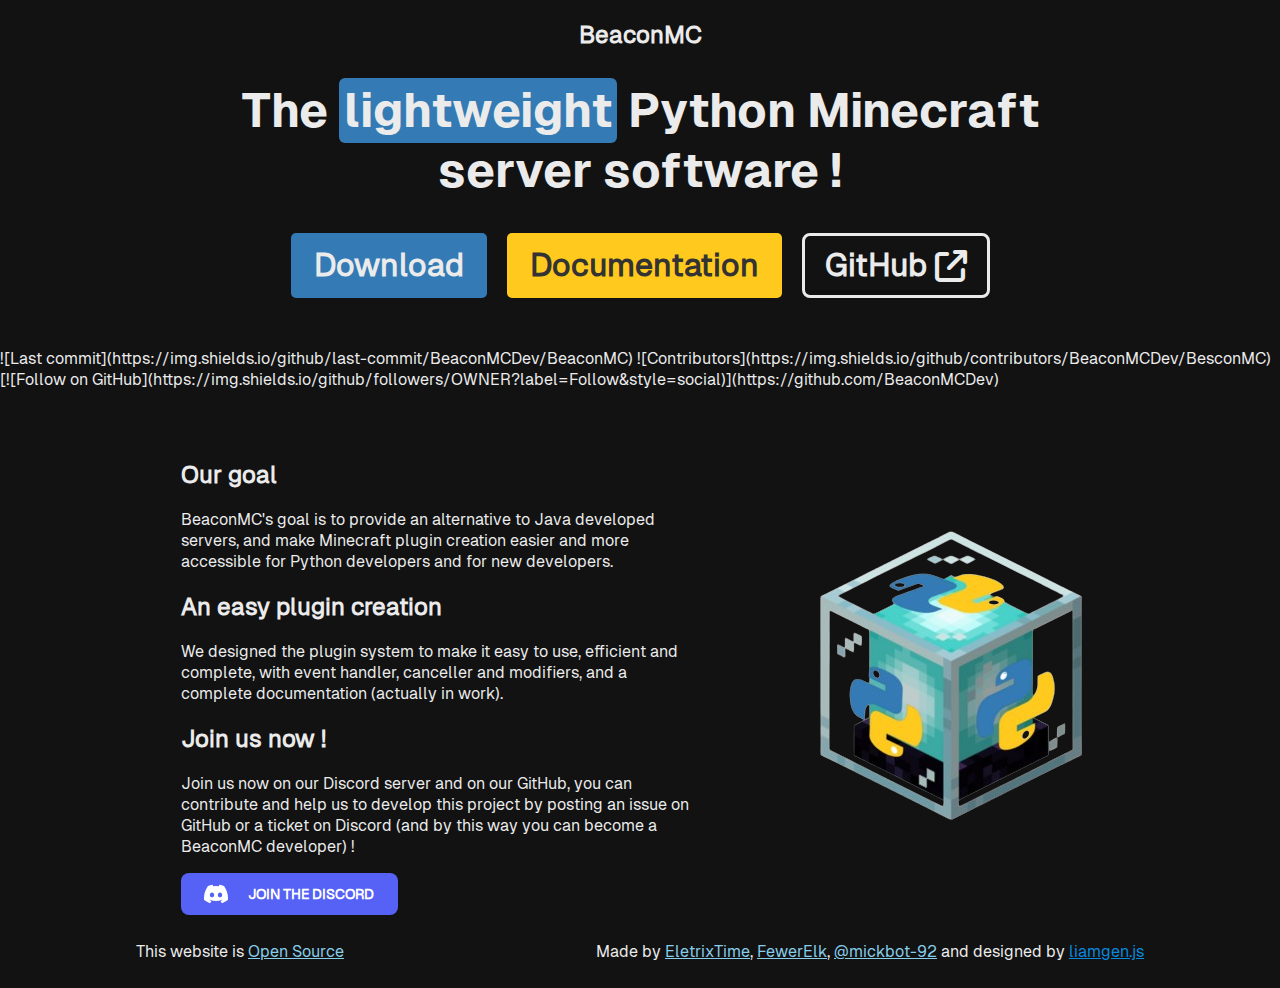
==== index.html @ 4e0ff706 "Update index.html" ====
<!DOCTYPE html>
<html lang="en">
<head>
    <meta charset="UTF-8">
    <meta name="viewport" content="width=device-width, initial-scale=1.0">
    <title>BeaconMC</title>

    <link rel="shortcut icon" href="assets/logo.png" type="image/x-icon">

    <link rel="stylesheet" href="assets/css/style.css">
    <link rel="stylesheet" href="https://cdnjs.cloudflare.com/ajax/libs/font-awesome/6.6.0/css/all.min.css" crossorigin="anonymous" referrerpolicy="no-referrer" />

    <!-- LGJS SEO -->
    <meta name="title" content="BeaconMC">
    <meta name="description" content="The lightweight Python Minecraft server software !">
    <meta name="robots" content="index, follow">
    <meta http-equiv="Content-Type" content="text/html; charset=utf-8">
    <meta name="language" content="English">
    <meta name="generator" content="liamgen.js">
    <meta name="keywords" content="BeaconMC, Minecraft, Minecraft server, Python, Python Minecraft server, lightweight server, open source, plugins, plugin system, plugin creation, mods, Minecraft mods, GitHub, BeaconMC GitHub, server plugins, modding, developer tools, game development, server management, Discord, Minecraft customization, open-source project, server customization, game server, coding, programming, server mods, automation, lightweight, Python plugins, Python mods, Python game development, Python tools, Minecraft API, server plugins Python, event-driven, mods Python, spigot python, serveur minecraft python, minecraft python, spigot python minecraft, plugins python, spigot plugins">
    <meta name="theme-color" content="##347ab4" />

    <!-- OG LGJS SEO -->

    <meta property="og:title" content="BeaconMC - Python Minecraft server software" />
    <meta property="og:description" content="The lightweight Python Minecraft server software !" />
    <meta property="og:image" content="https://beaconmcdev.github.io/BeaconMC/assets/logo.png" />
    <meta property="og:site_name" content="BeaconMC" />
    <meta property="og:locale" content="en_US" />
    <meta property="og:url" content="https://beaconmcdev.github.io/BeaconMC" />
</head>
<body>
    <header>
        <h2>BeaconMC</h2>

        <h1>
            The <span class="accent">lightweight</span> Python Minecraft server software !
        </h1>
    </header>
    <main>
        <div class="buttons">
            <a class="button-1 button" href="https://github.com/FewerTeam/BeaconMC/archive/refs/heads/main.zip" download>Download</a>
            <a class="button-2 button" href="https://beaconmcdev.github.io/BeaconMC/documentation">Documentation</a>
            <a class="button-3 button" href="https://github.com/FewerTeam/BeaconMC" target="_blank">GitHub&nbsp;<i class="fa-solid fa-external-link"></i></a>
        </div>
        <div>
            ![Last commit](https://img.shields.io/github/last-commit/BeaconMCDev/BeaconMC)
            ![Contributors](https://img.shields.io/github/contributors/BeaconMCDev/BesconMC)

            [![Follow on GitHub](https://img.shields.io/github/followers/OWNER?label=Follow&style=social)](https://github.com/BeaconMCDev)


        </div>

        <div class="about">
            <div>
                <h2>Our goal</h2>
                <p>
                    BeaconMC's goal is to provide an alternative to Java developed servers, and make Minecraft plugin creation easier and more accessible for Python developers and for new developers.
                </p>
                <h2>An easy plugin creation</h2>
                <p>
                    We designed the plugin system to make it easy to use, efficient and complete, with event handler, canceller and modifiers, and a complete documentation (actually in work).
                </p>
                <h2>Join us now !</h2>
                <p>
                    Join us now on our Discord server and on our GitHub, you can contribute and help us to develop this project by posting an issue on GitHub or a ticket on Discord (and by this way you can become a BeaconMC developer) !
                </p>

                <a class="social" href="https://discord.gg/kFTsfbEWVc" target="_blank">
                    <svg
                      style="color: white"
                      xmlns="http://www.w3.org/2000/svg"
                      width="16"
                      height="16"
                      fill="currentColor"
                      class="bi bi-discord"
                      viewBox="0 0 16 16"
                    >
                      <path
                        d="M13.545 2.907a13.227 13.227 0 0 0-3.257-1.011.05.05 0 0 0-.052.025c-.141.25-.297.577-.406.833a12.19 12.19 0 0 0-3.658 0 8.258 8.258 0 0 0-.412-.833.051.051 0 0 0-.052-.025c-1.125.194-2.22.534-3.257 1.011a.041.041 0 0 0-.021.018C.356 6.024-.213 9.047.066 12.032c.001.014.01.028.021.037a13.276 13.276 0 0 0 3.995 2.02.05.05 0 0 0 .056-.019c.308-.42.582-.863.818-1.329a.05.05 0 0 0-.01-.059.051.051 0 0 0-.018-.011 8.875 8.875 0 0 1-1.248-.595.05.05 0 0 1-.02-.066.051.051 0 0 1 .015-.019c.084-.063.168-.129.248-.195a.05.05 0 0 1 .051-.007c2.619 1.196 5.454 1.196 8.041 0a.052.052 0 0 1 .053.007c.08.066.164.132.248.195a.051.051 0 0 1-.004.085 8.254 8.254 0 0 1-1.249.594.05.05 0 0 0-.03.03.052.052 0 0 0 .003.041c.24.465.515.909.817 1.329a.05.05 0 0 0 .056.019 13.235 13.235 0 0 0 4.001-2.02.049.049 0 0 0 .021-.037c.334-3.451-.559-6.449-2.366-9.106a.034.034 0 0 0-.02-.019Zm-8.198 7.307c-.789 0-1.438-.724-1.438-1.612 0-.889.637-1.613 1.438-1.613.807 0 1.45.73 1.438 1.613 0 .888-.637 1.612-1.438 1.612Zm5.316 0c-.788 0-1.438-.724-1.438-1.612 0-.889.637-1.613 1.438-1.613.807 0 1.451.73 1.438 1.613 0 .888-.631 1.612-1.438 1.612Z"
                        fill="white"
                      ></path>
                    </svg>
                    Join the discord
                  </a>
                  
            </div>

            <img src="assets/logo.png" alt="">
        </div>
        
    </main>
    <footer>
        <p>
            This website is <a href="https://github.com/BeaconMCDev/BeaconMC/tree/website" target="_blank">Open Source</a>
        </p>
        <p>
            Made by <a href="https://github.com/eletrixtime" target="_blank">EletrixTime</a>, <a href="https://github.com/FewerElk" target="_blank">FewerElk</a>, <a href="https://github.com/mickbot-92" target="_blank">@mickbot-92</a> and designed by <a href="https://liamgenjs.vercel.app" target="_blank" style="color: #0888de">liamgen.js</a>
        </p>
    </footer>
</body>
</html>
---- assets/css/style.css ----
:root {
    --background-color: #121212;
    --text-color: #ebebeb;
    --accent-color: #a8eb12;

    --py-color-1: #347ab4;
    --py-color-2: #ffca1d;
}

@font-face {
    font-family: "Geist";
    src:
        url("../fonts/Geist-Regular.otf")
}

@font-face {
    font-family: "GeistBold";
    src:
        url("../fonts/Geist-Bold.otf")
}

* {
    box-sizing: border-box
}

html,
body {
    width: 100%;
    height: 100%;
    margin: 0
}

body {
    font-family: Geist;
    background-color: var(--background-color);
    color: var(--text-color);

    display: flex;
    align-items: center;
    flex-direction: column;
}

header {
    text-align: center;
    max-width: 70%;
}

header h1 {
    font-family: GeistBold;
    font-size: 3rem;
}

header ul {
    list-style: none;
    padding: 0;
    display: flex;
    justify-content: center;
    align-items: center;
    gap: 50px;
}

header ul li a {
    color: #aaaaaa;
    transition: all 0.5s;
    font-family: GeistBold;
    text-decoration: none;
}

header ul li a:hover {
    color: var(--text-color)
}

main {
    flex: 1;
    display: flex;
    align-items: center;
    flex-direction: column;
    gap: 50px;
}

main .about {
    width: 80%;
    display: flex;
    align-items: center;
    justify-content: space-around;
}

main .about div {
    max-width: 50%;
}

main,
footer {
    width: 100%;
}

footer {
    display: flex;
    justify-content: center;
    align-items: center;
    padding: 10px;
    justify-content: space-around;
}

a {
    color: skyblue;
}

pre {
    background-color: #333;
    color: white;
    padding: 10px;
    border-radius: 8px;
}

.button {
    font-size: 2rem;
    border: none;
    border-radius: 5px;
    color: var(--text-color);
    cursor: pointer;
    display: flex;
    align-items: center;
    font-weight: bold;
    padding: 10px 20px;
    transition: all 0.3s ease;
    border: 3px solid transparent;
    text-decoration: none;
}

.button-1 {
    background-color: var(--py-color-1);
}

.button-1:hover {
    background-color: rgba(52, 122, 180, 0.7);
}

.button-2 {
    color: #333;
    background-color: var(--py-color-2);
}

.button-2:hover {
    background-color: rgba(255, 202, 29, 0.7);
}

.button-3 {
    border: 3px solid var(--text-color);
    border-radius: 8px;
    background: transparent;
}

.button-3:hover {
    background-color: #262626;
}

.buttons {
    display: flex;
    align-items: center;
    gap: 20px;
    flex-wrap: wrap;
}

.buttons-column {
    display: flex;
    gap: 20px;
    flex-direction: column;
}

.buttons-column .button {
    justify-content: center !important;
}

.accent {
    background: var(--py-color-1);
    padding: 5px;
    border-radius: 6px;
}

.social {
    width: fit-content;
    display: flex;
    padding: 0.5rem 1.4rem;
    font-size: 0.875rem;
    line-height: 1.25rem;
    font-weight: 700;
    text-align: center;
    text-transform: uppercase;
    vertical-align: middle;
    align-items: center;
    border-radius: 0.5rem;
    border: 1px solid rgba(86, 98, 246, 0.25);
    gap: 0.75rem;
    color: #ffffff;
    background-color: #5662f6;
    cursor: pointer;
    transition: all 0.6s ease;
    text-decoration: none;
}

.social svg {
    height: 24px;
    width: 24px;
    fill: #fff;
    margin-right: 0.5rem;
}

.social:hover {
    transform: scale(1.02);
    background-color: rgb(119, 133, 204);
    box-shadow: 0 2px 4px rgba(119, 133, 204, 0.1);
}

.social:focus {
    outline: none;
    box-shadow: 0 0 0 3px rgba(0, 0, 0, 0.3);
}

.social:active {
    transform: scale(0.98);
    opacity: 0.8;
}

@media (max-width: 480px) {
    .social {
        max-width: 100%;
    }
}


.docs {
    max-width: 60%;
}


@media only screen and (max-width: 768px) {
    header {
        max-width: 95%;
    }

    header h1 {
        font-size: 2.5rem;
    }

    .buttons {
        flex-direction: column;
        justify-content: center;
        width: 100%;
    }

    .buttons .button {
        width: 95%;
    }

    .about {
        flex-direction: column-reverse;
        width: 95%;
    }

    main .about div {
        max-width: 100%;
        width: 100%;
    }

    .docs {
        max-width: 80%;
    }

    .social {
        width: 100%;
        justify-content: center;
    }

    footer {
        flex-direction: column;
        text-align: center;
    }
}
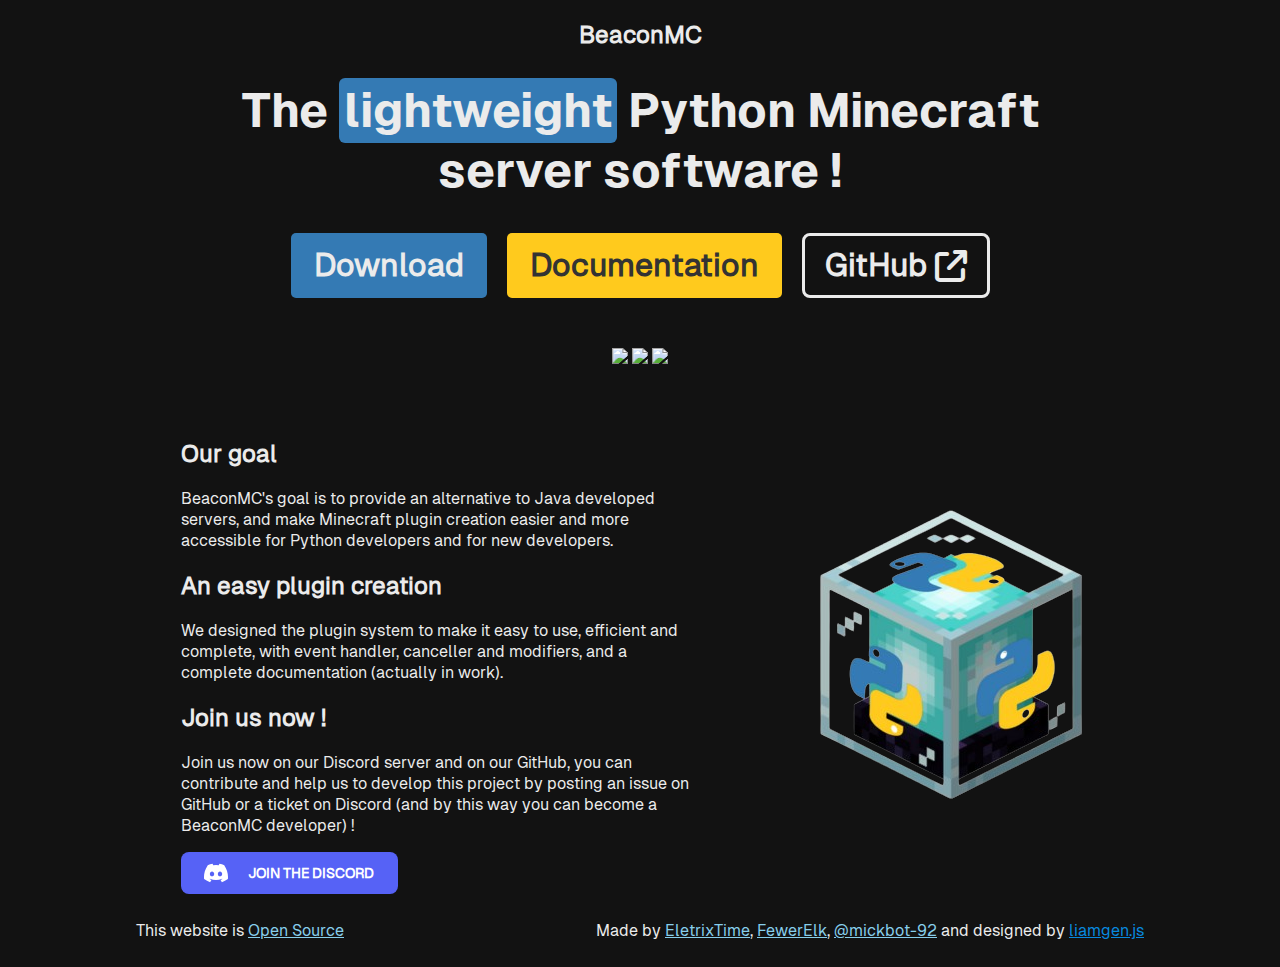
==== commit 9b97e9e8: "Update index.html" ====
--- a/index.html
+++ b/index.html
@@ -44,10 +44,9 @@
             <a class="button-3 button" href="https://github.com/FewerTeam/BeaconMC" target="_blank">GitHub&nbsp;<i class="fa-solid fa-external-link"></i></a>
         </div>
         <div>
-            ![Last commit](https://img.shields.io/github/last-commit/BeaconMCDev/BeaconMC)
-            ![Contributors](https://img.shields.io/github/contributors/BeaconMCDev/BesconMC)
-
-            [![Follow on GitHub](https://img.shields.io/github/followers/OWNER?label=Follow&style=social)](https://github.com/BeaconMCDev)
+            <img src="https://img.shields.io/github/last-commit/BeaconMCDev/BeaconMC">
+            <img src="https://img.shields.io/github/contributors/BeaconMCDev/BeaconMC">
+            <img src="https://img.shields.io/github/followers/OWNER?label=Follow&style=social">
 
 
         </div>
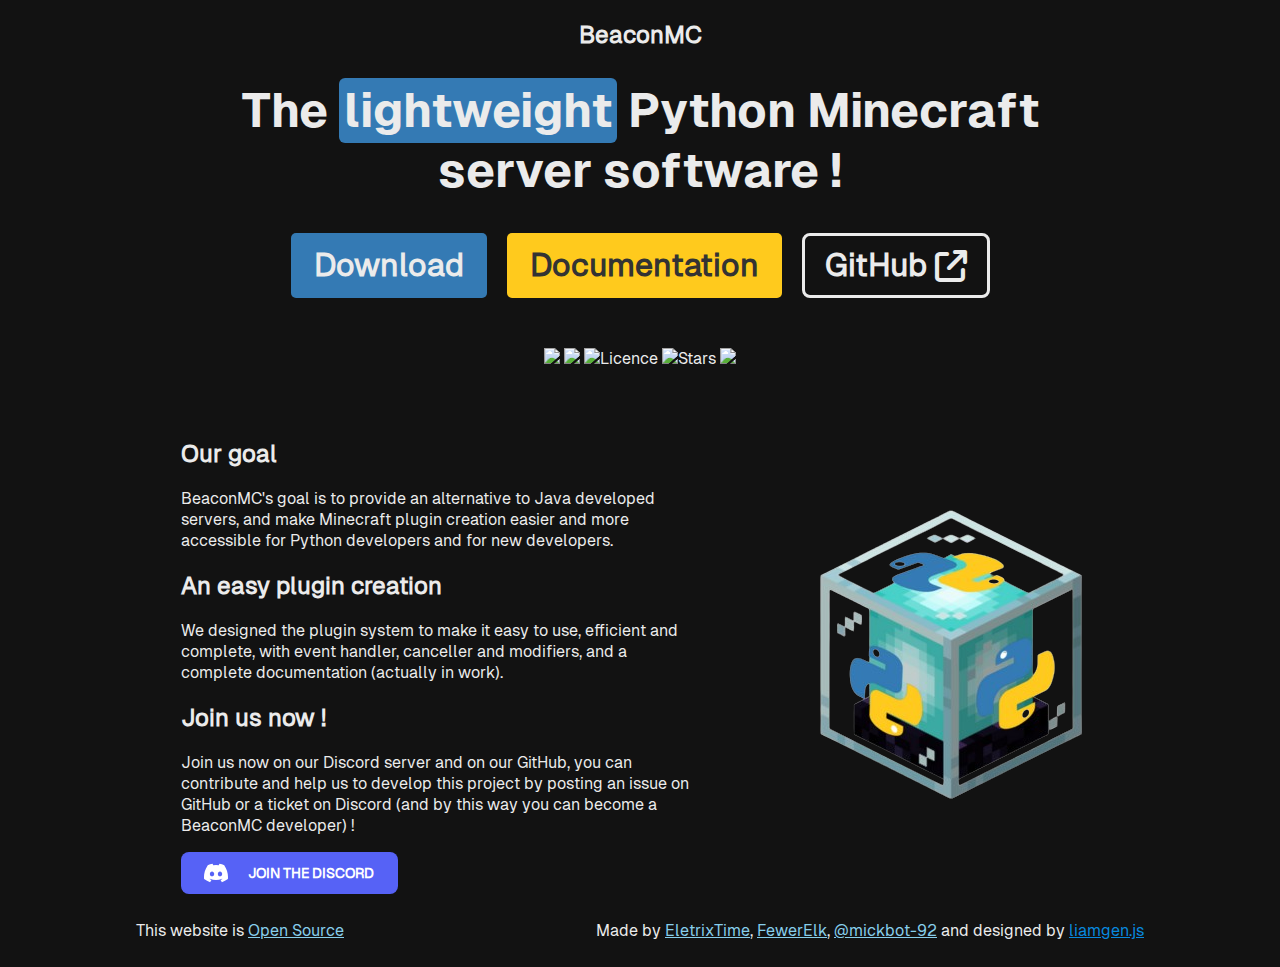
==== commit 6bbdb5e7: "Update index.html" ====
--- a/index.html
+++ b/index.html
@@ -46,6 +46,8 @@
         <div>
             <img src="https://img.shields.io/github/last-commit/BeaconMCDev/BeaconMC">
             <img src="https://img.shields.io/github/contributors/BeaconMCDev/BeaconMC">
+            <img src="https://img.shields.io/github/license/BeaconMCDev/BeaconMC" alt="Licence">
+            <img src="https://img.shields.io/github/stars/BeaconMCDev/BeaconMC?style=social" alt="Stars">
             <img src="https://img.shields.io/github/followers/OWNER?label=Follow&style=social">
 
 
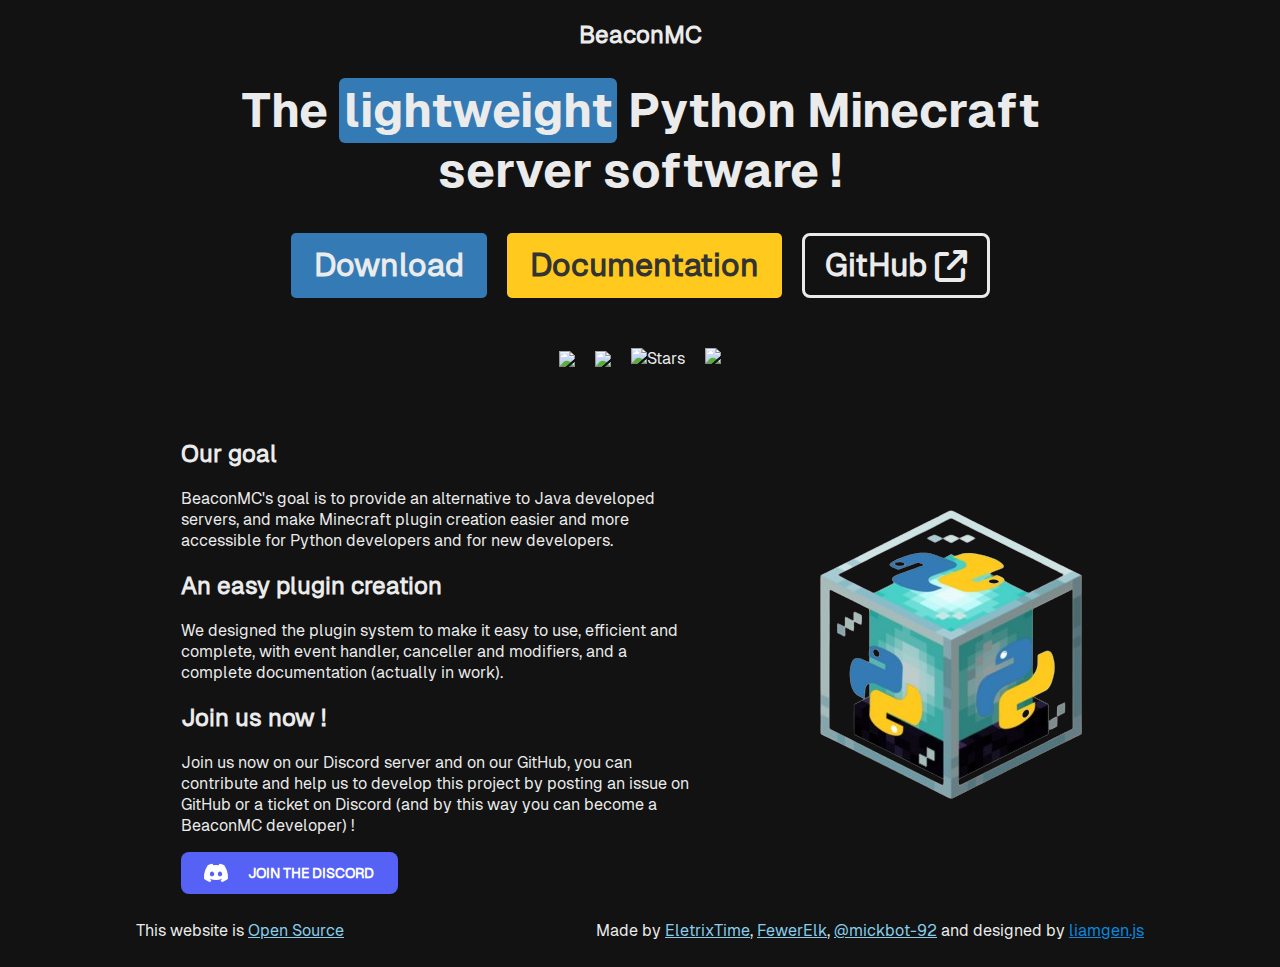
==== commit 28e8fa82: "Update index.html" ====
--- a/index.html
+++ b/index.html
@@ -43,12 +43,11 @@
             <a class="button-2 button" href="https://beaconmcdev.github.io/BeaconMC/documentation">Documentation</a>
             <a class="button-3 button" href="https://github.com/FewerTeam/BeaconMC" target="_blank">GitHub&nbsp;<i class="fa-solid fa-external-link"></i></a>
         </div>
-        <div>
+        <div class="buttons">
             <img src="https://img.shields.io/github/last-commit/BeaconMCDev/BeaconMC">
             <img src="https://img.shields.io/github/contributors/BeaconMCDev/BeaconMC">
-            <img src="https://img.shields.io/github/license/BeaconMCDev/BeaconMC" alt="Licence">
             <img src="https://img.shields.io/github/stars/BeaconMCDev/BeaconMC?style=social" alt="Stars">
-            <img src="https://img.shields.io/github/followers/OWNER?label=Follow&style=social">
+            <a href="https://github.com/BeaconMC"><img src="https://img.shields.io/github/followers/OWNER?label=Follow&style=social"></a>
 
 
         </div>
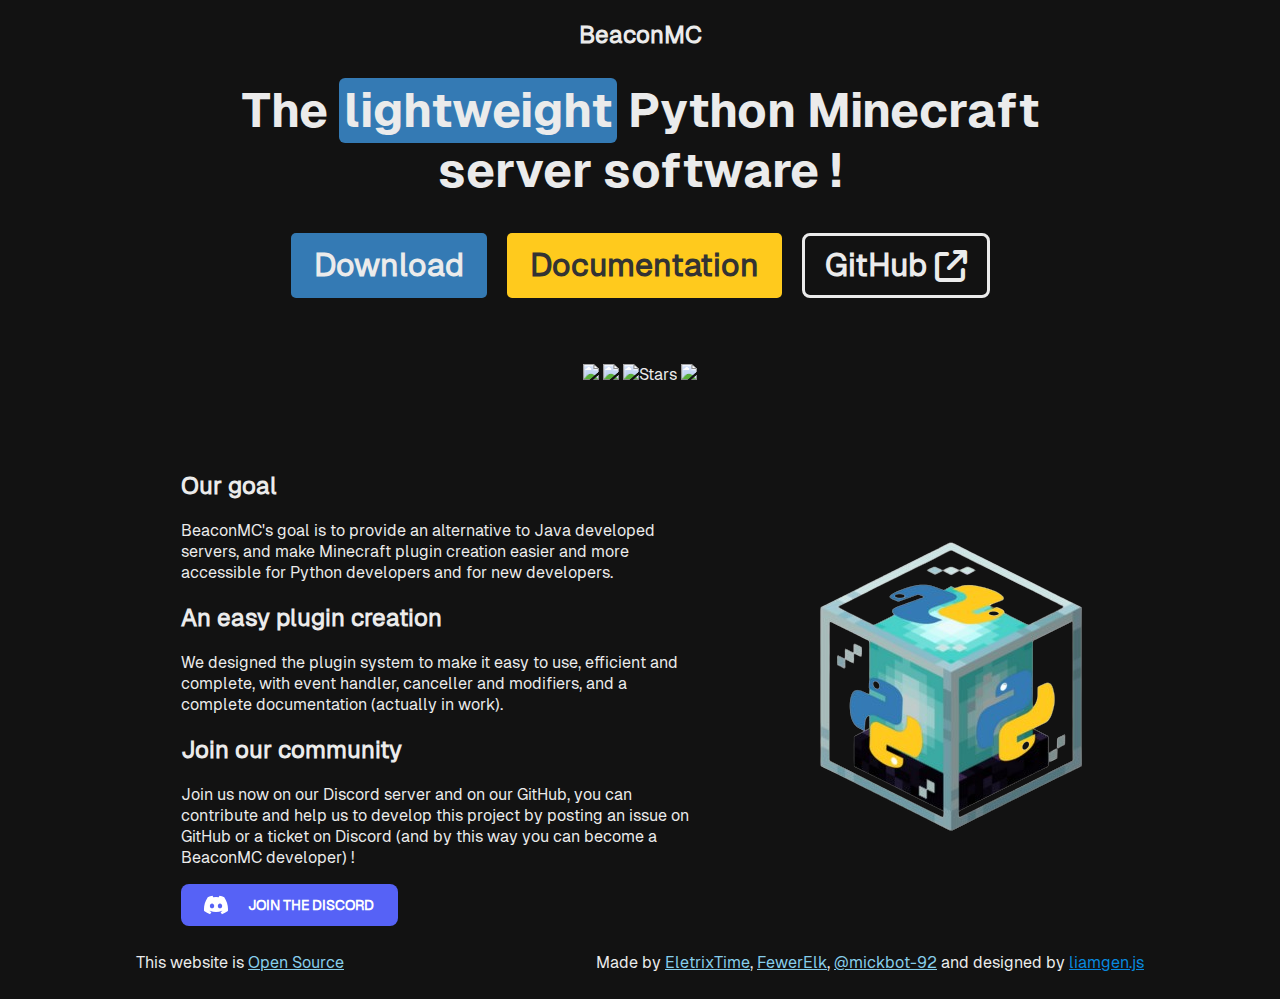
==== commit 92695362: "Update index.html" ====
--- a/index.html
+++ b/index.html
@@ -43,12 +43,13 @@
             <a class="button-2 button" href="https://beaconmcdev.github.io/BeaconMC/documentation">Documentation</a>
             <a class="button-3 button" href="https://github.com/FewerTeam/BeaconMC" target="_blank">GitHub&nbsp;<i class="fa-solid fa-external-link"></i></a>
         </div>
-        <div class="buttons">
+        <div class="about">
+            <p>
             <img src="https://img.shields.io/github/last-commit/BeaconMCDev/BeaconMC">
             <img src="https://img.shields.io/github/contributors/BeaconMCDev/BeaconMC">
             <img src="https://img.shields.io/github/stars/BeaconMCDev/BeaconMC?style=social" alt="Stars">
-            <a href="https://github.com/BeaconMC"><img src="https://img.shields.io/github/followers/OWNER?label=Follow&style=social"></a>
-
+            <a href="https://github.com/BeaconMCDev"><img src="https://img.shields.io/github/followers/BeaconMCDev?label=Follow&style=social"></a>
+            </p>
 
         </div>
 
@@ -62,7 +63,7 @@
                 <p>
                     We designed the plugin system to make it easy to use, efficient and complete, with event handler, canceller and modifiers, and a complete documentation (actually in work).
                 </p>
-                <h2>Join us now !</h2>
+                <h2>Join our community</h2>
                 <p>
                     Join us now on our Discord server and on our GitHub, you can contribute and help us to develop this project by posting an issue on GitHub or a ticket on Discord (and by this way you can become a BeaconMC developer) !
                 </p>
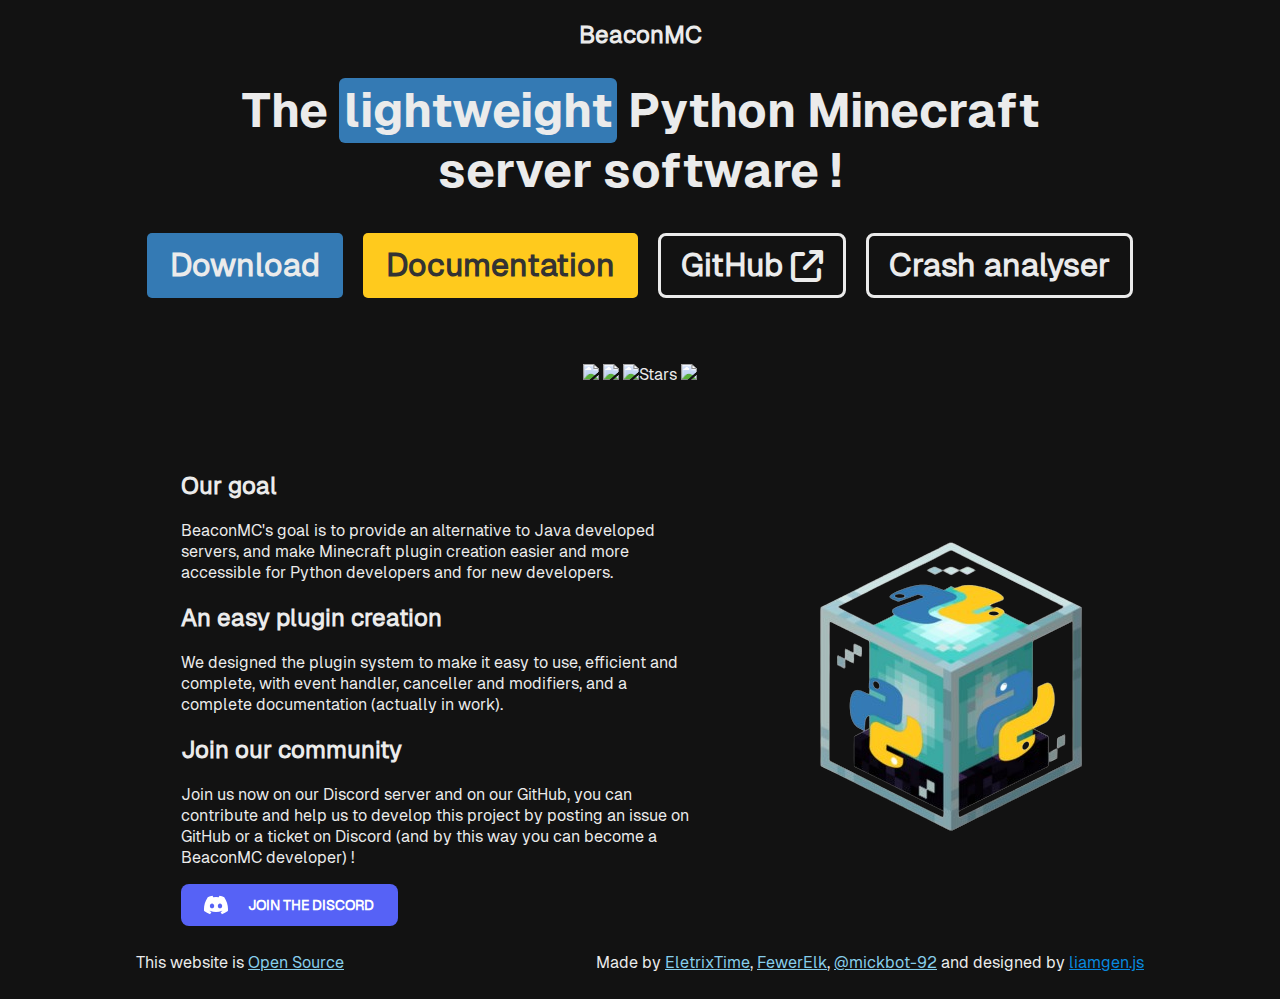
==== commit 9c2c654a: "addition" ====
--- a/index.html
+++ b/index.html
@@ -39,9 +39,11 @@
     </header>
     <main>
         <div class="buttons">
-            <a class="button-1 button" href="https://github.com/FewerTeam/BeaconMC/archive/refs/heads/main.zip" download>Download</a>
+            <a class="button-1 button" href="https://github.com/BeaconMCDev/BeaconMC/archive/refs/heads/main.zip" download>Download</a>
             <a class="button-2 button" href="https://beaconmcdev.github.io/BeaconMC/documentation">Documentation</a>
-            <a class="button-3 button" href="https://github.com/FewerTeam/BeaconMC" target="_blank">GitHub&nbsp;<i class="fa-solid fa-external-link"></i></a>
+            <a class="button-3 button" href="https://github.com/BeaconMCDev/BeaconMC" target="_blank">GitHub&nbsp;<i class="fa-solid fa-external-link"></i></a>
+            <a class="button-3 button" href="https://beaconmcdev.github.io/BeaconMC/debugger" target="_blank">Crash analyser</i></a>
+
         </div>
         <div class="about">
             <p>
